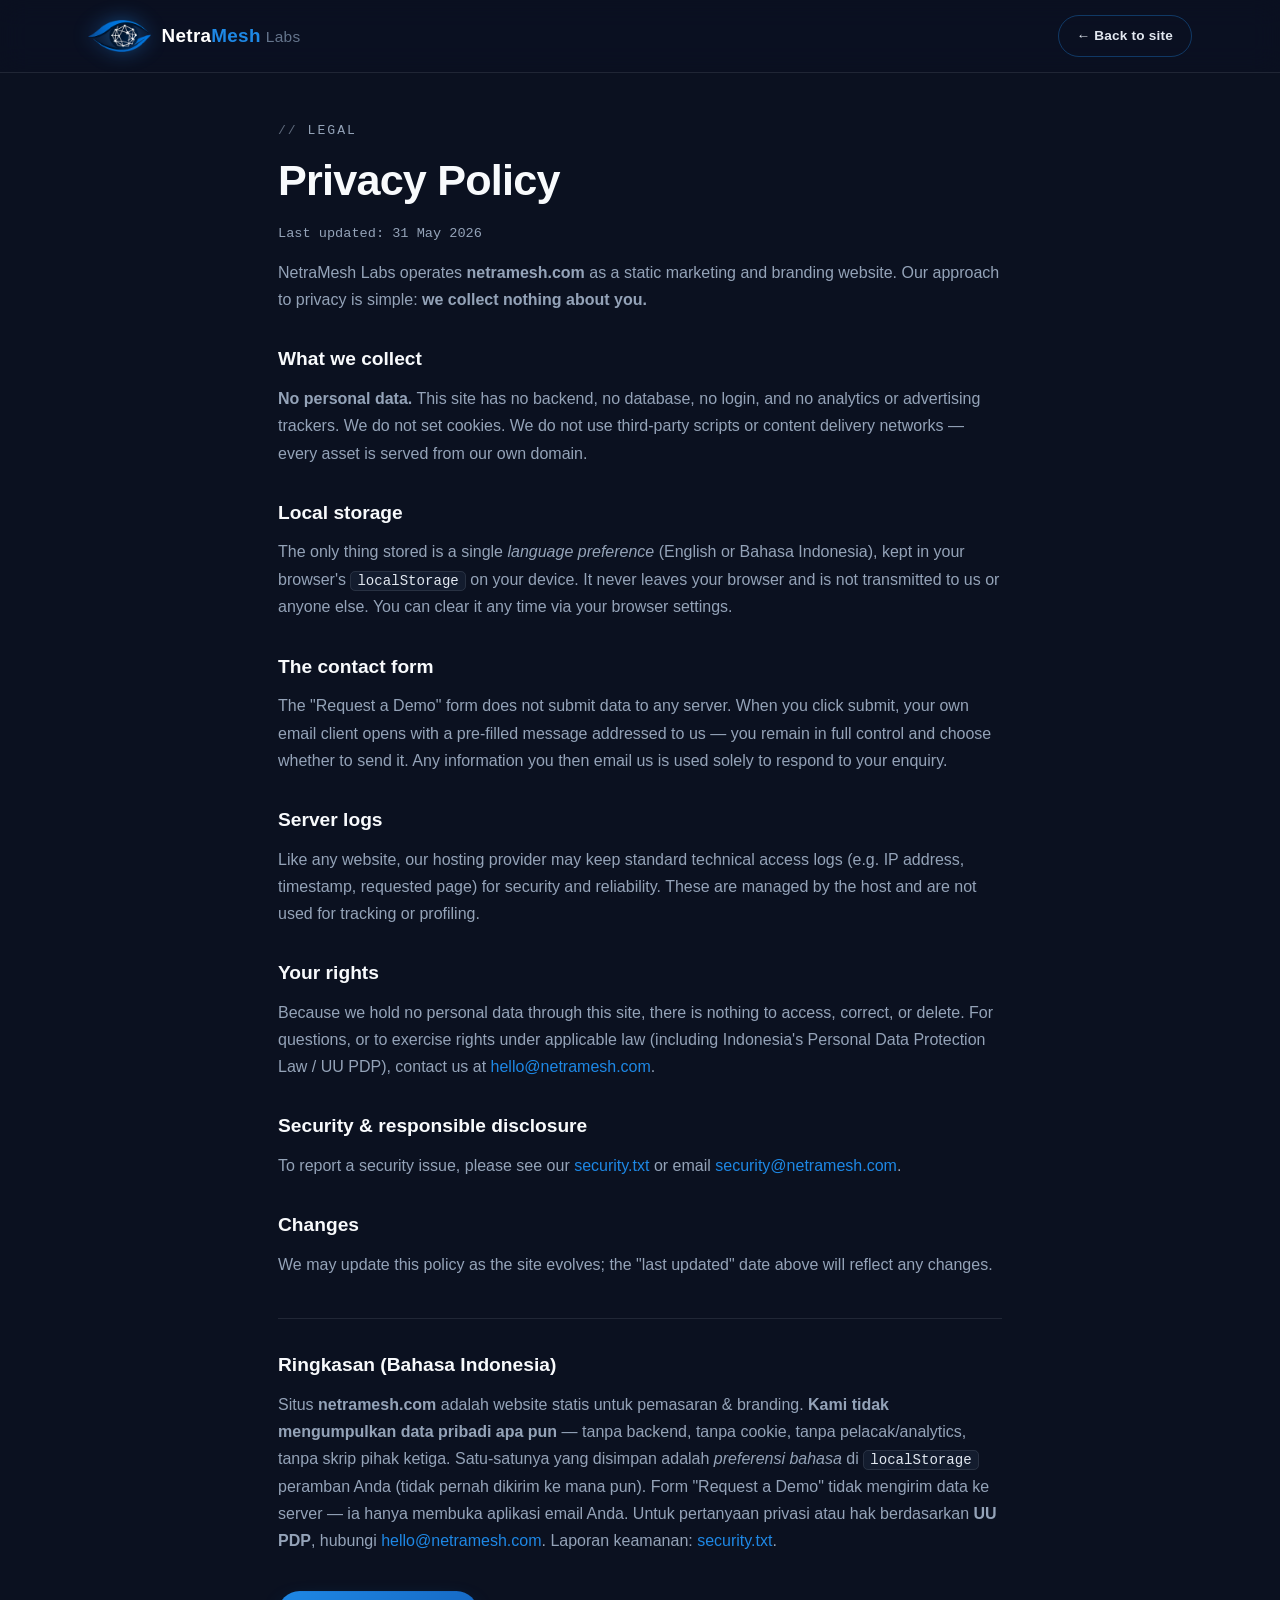
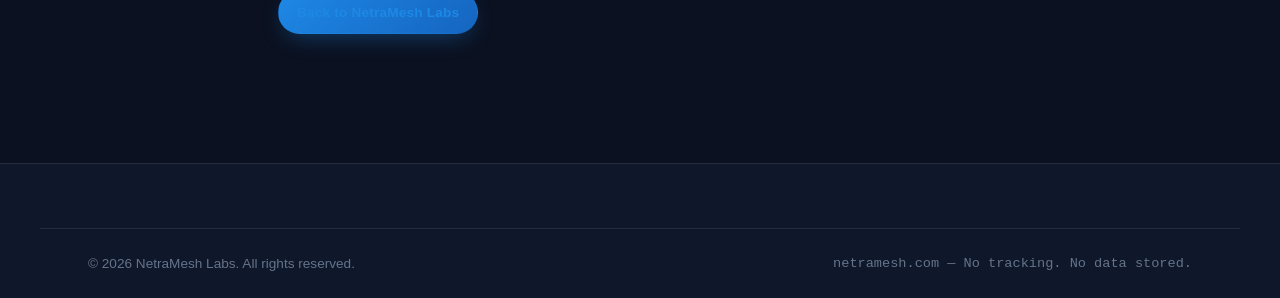
==== privacy.html @ d7a66ab9 "content+trust: add The Challenge section, per-product why, cost/parity comparison + audience/model, " ====
<!DOCTYPE html>
<html lang="en" data-theme="dark">
<head>
  <meta charset="UTF-8" />
  <meta name="viewport" content="width=device-width, initial-scale=1.0" />
  <meta http-equiv="Content-Security-Policy"
    content="default-src 'self'; script-src 'self'; style-src 'self'; img-src 'self' data:; font-src 'self'; connect-src 'self'; form-action 'self' mailto:; frame-ancestors 'none'; base-uri 'self'; object-src 'none'; upgrade-insecure-requests" />
  <meta http-equiv="X-Content-Type-Options" content="nosniff" />
  <meta name="referrer" content="strict-origin-when-cross-origin" />
  <meta name="robots" content="index, follow" />
  <title>Privacy Policy — NetraMesh Labs</title>
  <meta name="description" content="NetraMesh Labs privacy policy: this marketing site collects no personal data, uses no cookies, and runs no trackers." />
  <link rel="icon" type="image/png" sizes="64x64" href="assets/img/favicon.png" />
  <link rel="stylesheet" href="assets/css/styles.css" />
</head>
<body>
  <header class="nav is-scrolled">
    <div class="container nav__inner">
      <a class="brand" href="/" aria-label="NetraMesh Labs home">
        <img class="brand__logo" src="assets/img/logo-icon.png" width="63" height="32" alt="" aria-hidden="true" />
        <span class="brand__text">Netra<span class="brand__accent">Mesh</span><span class="brand__labs">Labs</span></span>
      </a>
      <a class="btn btn--ghost btn--sm" href="/">&larr; Back to site</a>
    </div>
  </header>

  <main class="section legal">
    <div class="container">
      <p class="section__eyebrow">Legal</p>
      <h1 class="section__title">Privacy Policy</h1>
      <p class="legal__updated">Last updated: 31 May 2026</p>

      <p>NetraMesh Labs operates <strong>netramesh.com</strong> as a static marketing and branding
      website. Our approach to privacy is simple: <strong>we collect nothing about you.</strong></p>

      <h2>What we collect</h2>
      <p><strong>No personal data.</strong> This site has no backend, no database, no login, and no
      analytics or advertising trackers. We do not set cookies. We do not use third-party scripts or
      content delivery networks — every asset is served from our own domain.</p>

      <h2>Local storage</h2>
      <p>The only thing stored is a single <em>language preference</em> (English or Bahasa Indonesia),
      kept in your browser's <code>localStorage</code> on your device. It never leaves your browser and
      is not transmitted to us or anyone else. You can clear it any time via your browser settings.</p>

      <h2>The contact form</h2>
      <p>The "Request a Demo" form does not submit data to any server. When you click submit, your own
      email client opens with a pre-filled message addressed to us — you remain in full control and
      choose whether to send it. Any information you then email us is used solely to respond to your
      enquiry.</p>

      <h2>Server logs</h2>
      <p>Like any website, our hosting provider may keep standard technical access logs (e.g. IP
      address, timestamp, requested page) for security and reliability. These are managed by the host
      and are not used for tracking or profiling.</p>

      <h2>Your rights</h2>
      <p>Because we hold no personal data through this site, there is nothing to access, correct, or
      delete. For questions, or to exercise rights under applicable law (including Indonesia's Personal
      Data Protection Law / UU PDP), contact us at
      <a href="mailto:hello@netramesh.com">hello@netramesh.com</a>.</p>

      <h2>Security &amp; responsible disclosure</h2>
      <p>To report a security issue, please see our
      <a href="/.well-known/security.txt">security.txt</a> or email
      <a href="mailto:security@netramesh.com">security@netramesh.com</a>.</p>

      <h2>Changes</h2>
      <p>We may update this policy as the site evolves; the "last updated" date above will reflect any
      changes.</p>

      <hr class="legal__hr" />
      <h2>Ringkasan (Bahasa Indonesia)</h2>
      <p>Situs <strong>netramesh.com</strong> adalah website statis untuk pemasaran &amp; branding.
      <strong>Kami tidak mengumpulkan data pribadi apa pun</strong> — tanpa backend, tanpa cookie, tanpa
      pelacak/analytics, tanpa skrip pihak ketiga. Satu-satunya yang disimpan adalah <em>preferensi
      bahasa</em> di <code>localStorage</code> peramban Anda (tidak pernah dikirim ke mana pun). Form
      "Request a Demo" tidak mengirim data ke server — ia hanya membuka aplikasi email Anda. Untuk
      pertanyaan privasi atau hak berdasarkan <strong>UU PDP</strong>, hubungi
      <a href="mailto:hello@netramesh.com">hello@netramesh.com</a>. Laporan keamanan:
      <a href="/.well-known/security.txt">security.txt</a>.</p>

      <p class="legal__back"><a class="btn btn--primary btn--sm" href="/">Back to NetraMesh Labs</a></p>
    </div>
  </main>

  <footer class="footer">
    <div class="container footer__bottom">
      <p>&copy; 2026 NetraMesh Labs. All rights reserved.</p>
      <p class="footer__legal">netramesh.com — No tracking. No data stored.</p>
    </div>
  </footer>
</body>
</html>
---- assets/css/styles.css ----
/* ============================================================
   NetraMesh Labs — Corporate Site
   Dark-first cybertech theme. Zero external dependencies.
   ============================================================ */

/* ---------- Design tokens ---------- */
:root {
  /* Brand */
  --cyber-blue: #1565C0;
  --electric-blue: #1E88E5;
  --navy: #0F172A;
  --charcoal: #1E293B;
  --slate: #64748B;
  --light-gray: #E2E8F0;
  --white: #FFFFFF;

  /* Derived surfaces */
  --bg: #0B1120;
  --bg-alt: #0F172A;
  --surface: #131C2E;
  --surface-2: #1A2538;
  --border: rgba(226, 232, 240, 0.10);
  --border-strong: rgba(30, 136, 229, 0.35);

  --text: #E2E8F0;
  --text-dim: #94A3B8;
  --heading: #F8FAFC;

  --glow: rgba(30, 136, 229, 0.45);

  --radius: 16px;
  --radius-sm: 10px;
  --maxw: 1200px;
  --ease: cubic-bezier(0.22, 1, 0.36, 1);

  --font: -apple-system, BlinkMacSystemFont, "Segoe UI", Roboto, Helvetica, Arial, sans-serif;
  --mono: "SFMono-Regular", ui-monospace, "JetBrains Mono", "Cascadia Code", Menlo, Consolas, monospace;
}

/* ---------- Reset ---------- */
*, *::before, *::after { box-sizing: border-box; margin: 0; padding: 0; }
html { scroll-behavior: smooth; -webkit-text-size-adjust: 100%; }
@media (prefers-reduced-motion: reduce) {
  html { scroll-behavior: auto; }
  *, *::before, *::after { animation-duration: .001ms !important; transition-duration: .001ms !important; }
}

body {
  font-family: var(--font);
  background: var(--bg);
  color: var(--text);
  line-height: 1.65;
  font-size: 16px;
  overflow-x: hidden;
  -webkit-font-smoothing: antialiased;
  text-rendering: optimizeLegibility;
}

img, svg { display: block; max-width: 100%; }
a { color: inherit; text-decoration: none; transition: color .2s var(--ease); }
ul { list-style: none; }

.container { width: 100%; max-width: var(--maxw); margin-inline: auto; padding-inline: clamp(20px, 5vw, 48px); }

.skip-link {
  position: absolute; left: -999px; top: 0; z-index: 200;
  background: var(--cyber-blue); color: #fff; padding: 10px 16px; border-radius: 0 0 8px 0;
}
.skip-link:focus { left: 0; }

:focus-visible { outline: 2px solid var(--electric-blue); outline-offset: 3px; border-radius: 4px; }

/* ---------- Buttons ---------- */
.btn {
  --b: var(--cyber-blue);
  display: inline-flex; align-items: center; justify-content: center; gap: 8px;
  font-weight: 600; font-size: .95rem; letter-spacing: .2px;
  padding: 13px 26px; border-radius: 999px; border: 1px solid transparent;
  cursor: pointer; transition: transform .2s var(--ease), box-shadow .25s var(--ease), background .2s var(--ease), border-color .2s var(--ease);
  white-space: nowrap;
}
.btn--sm { padding: 9px 18px; font-size: .85rem; }
.btn--block { width: 100%; }
.btn--primary {
  background: linear-gradient(135deg, var(--electric-blue), var(--cyber-blue));
  color: #fff; box-shadow: 0 8px 24px -8px var(--glow);
}
.btn--primary:hover { transform: translateY(-2px); box-shadow: 0 14px 34px -8px var(--glow); }
.btn--ghost { background: transparent; color: var(--text); border-color: var(--border-strong); }
.btn--ghost:hover { background: rgba(30, 136, 229, 0.10); border-color: var(--electric-blue); color: #fff; transform: translateY(-2px); }

/* ============================================================
   NAVBAR
   ============================================================ */
.nav {
  position: fixed; inset: 0 0 auto 0; z-index: 100;
  transition: background .3s var(--ease), border-color .3s var(--ease), backdrop-filter .3s;
  border-bottom: 1px solid transparent;
}
.nav.is-scrolled {
  background: rgba(11, 17, 32, 0.82);
  backdrop-filter: blur(14px) saturate(160%);
  -webkit-backdrop-filter: blur(14px) saturate(160%);
  border-bottom-color: var(--border);
}
.nav__inner { display: flex; align-items: center; justify-content: space-between; height: 72px; }

.brand { display: inline-flex; align-items: center; gap: 11px; font-weight: 700; }
.brand__logo { display: block; height: 32px; width: auto; filter: drop-shadow(0 0 10px rgba(30,136,229,.45)); }
.footer__brand .brand__logo { height: 30px; }
.brand__text { font-size: 1.18rem; letter-spacing: .3px; color: var(--white); }
.brand__accent { color: var(--electric-blue); }
.brand__labs { color: var(--slate); font-weight: 500; margin-left: 5px; font-size: .82em; }

.nav__links { display: flex; align-items: center; gap: 30px; }
.nav__links > a { font-size: .92rem; font-weight: 500; color: var(--text-dim); position: relative; }
.nav__links > a::after {
  content: ""; position: absolute; left: 0; bottom: -6px; height: 2px; width: 0;
  background: var(--electric-blue); transition: width .25s var(--ease);
}
.nav__links > a:hover { color: var(--white); }
.nav__links > a:hover::after { width: 100%; }
.nav__links > a.is-active { color: var(--electric-blue); }
.nav__links > a.is-active::after { width: 100%; }

.nav__cta-group { display: flex; align-items: center; gap: 16px; }

.lang-toggle {
  display: inline-flex; align-items: center; gap: 4px; background: transparent;
  border: 1px solid var(--border); border-radius: 999px; padding: 6px 12px;
  color: var(--text-dim); cursor: pointer; font-size: .8rem; font-weight: 600; font-family: var(--mono);
  transition: border-color .2s, color .2s;
}
.lang-toggle:hover { border-color: var(--border-strong); }
.lang-toggle__opt { transition: color .2s; }
.lang-toggle__opt.is-active { color: var(--electric-blue); }
.lang-toggle__sep { color: var(--slate); opacity: .5; }

.nav__burger {
  display: none; flex-direction: column; gap: 5px; background: none; border: none;
  cursor: pointer; padding: 8px; z-index: 110;
}
.nav__burger span { width: 24px; height: 2px; background: var(--white); border-radius: 2px; transition: transform .3s var(--ease), opacity .3s; }
.nav__burger.is-open span:nth-child(1) { transform: translateY(7px) rotate(45deg); }
.nav__burger.is-open span:nth-child(2) { opacity: 0; }
.nav__burger.is-open span:nth-child(3) { transform: translateY(-7px) rotate(-45deg); }

/* ============================================================
   HERO
   ============================================================ */
.hero { position: relative; min-height: 100svh; display: flex; align-items: center; overflow: hidden; }
.hero__mesh { position: absolute; inset: 0; width: 100%; height: 100%; z-index: 0; }
.hero__overlay {
  position: absolute; inset: 0; z-index: 1; pointer-events: none;
  background:
    radial-gradient(900px 500px at 75% 15%, rgba(30,136,229,0.18), transparent 60%),
    radial-gradient(700px 600px at 10% 90%, rgba(21,101,192,0.16), transparent 60%),
    linear-gradient(180deg, rgba(11,17,32,0.45) 0%, rgba(11,17,32,0.78) 70%, var(--bg) 100%);
}
.hero__inner {
  position: relative; z-index: 2; padding-block: 124px 92px;
  display: grid; grid-template-columns: 1.05fr .95fr; gap: 56px; align-items: center;
}
.hero__copy { max-width: 620px; }

.hero__eyebrow { font-family: var(--mono); color: var(--electric-blue); font-size: .9rem; letter-spacing: 1px; margin-bottom: 22px; }
.hero__title {
  font-size: clamp(2.4rem, 6.2vw, 4.4rem); line-height: 1.05; letter-spacing: -1.5px;
  color: var(--heading); font-weight: 800; margin-bottom: 26px;
}
.hero__title span { display: block; }
.hero__title-accent {
  background: linear-gradient(110deg, var(--electric-blue) 10%, #67c0ff 50%, var(--cyber-blue) 90%);
  -webkit-background-clip: text; background-clip: text; -webkit-text-fill-color: transparent; color: transparent;
}
.hero__title-accent .scr { -webkit-text-fill-color: #67c0ff; color: #67c0ff; opacity: .85; }
.hero__lead { font-size: clamp(1.02rem, 2vw, 1.22rem); color: var(--text); max-width: 640px; margin-bottom: 38px; }
.hero__actions { display: flex; flex-wrap: wrap; gap: 16px; margin-bottom: 44px; }

.hero__trust { display: flex; flex-wrap: wrap; gap: 26px; }
.hero__trust li { display: inline-flex; align-items: center; gap: 9px; color: var(--text-dim); font-size: .9rem; }
.hero__trust .dot { width: 8px; height: 8px; border-radius: 50%; background: var(--electric-blue); box-shadow: 0 0 10px var(--glow); animation: pulse 2.4s var(--ease) infinite; }
@keyframes pulse { 0%,100% { opacity: 1; transform: scale(1);} 50% { opacity: .45; transform: scale(.7);} }

.hero__scroll { position: absolute; left: 50%; bottom: 26px; transform: translateX(-50%); z-index: 2; width: 24px; height: 38px; border: 2px solid var(--border-strong); border-radius: 14px; }
.hero__scroll span { position: absolute; left: 50%; top: 7px; transform: translateX(-50%); width: 4px; height: 8px; border-radius: 2px; background: var(--electric-blue); animation: scrolldot 1.8s var(--ease) infinite; }
@keyframes scrolldot { 0% { opacity: 0; top: 7px;} 40% { opacity: 1;} 80% { opacity: 0; top: 20px;} 100% { opacity: 0;} }

/* ---------- Scroll progress bar ---------- */
.scroll-progress {
  position: fixed; top: 0; left: 0; height: 3px; width: 0%; z-index: 200;
  background: linear-gradient(90deg, var(--cyber-blue), var(--electric-blue), #67c0ff);
  box-shadow: 0 0 12px var(--glow); transition: width .08s linear;
}

/* ---------- Hero spotlight (follows cursor) ---------- */
.hero__spotlight {
  position: absolute; inset: 0; z-index: 1; pointer-events: none; opacity: 0;
  transition: opacity .4s var(--ease);
  background: radial-gradient(360px 360px at var(--mx, 50%) var(--my, 30%), rgba(30,136,229,0.16), transparent 70%);
}
.hero:hover .hero__spotlight { opacity: 1; }

/* ---------- Live SOC console ---------- */
.console {
  position: relative; z-index: 2; background: rgba(13, 20, 36, 0.72);
  border: 1px solid var(--border-strong); border-radius: 14px; overflow: hidden;
  backdrop-filter: blur(10px); -webkit-backdrop-filter: blur(10px);
  box-shadow: 0 30px 70px -30px rgba(0,0,0,.8), 0 0 0 1px rgba(30,136,229,.06);
  font-family: var(--mono); width: 100%;
}
.console__bar { display: flex; align-items: center; gap: 12px; padding: 11px 15px; background: rgba(15, 23, 42, 0.9); border-bottom: 1px solid var(--border); }
.console__dots { display: inline-flex; gap: 6px; }
.console__dots i { width: 11px; height: 11px; border-radius: 50%; background: #2c3b52; }
.console__dots i:nth-child(1) { background: #ef5350; } .console__dots i:nth-child(2) { background: #f5b041; } .console__dots i:nth-child(3) { background: #4ade80; }
.console__title { font-size: .78rem; color: var(--slate); flex: 1; }
.console__badge { display: inline-flex; align-items: center; gap: 6px; font-size: .68rem; font-weight: 700; letter-spacing: 1px; color: #4ade80; }
.console__pulse { width: 8px; height: 8px; border-radius: 50%; background: #4ade80; box-shadow: 0 0 8px #4ade80; animation: pulse 1.6s var(--ease) infinite; }
.console__body { padding: 18px 18px 20px; height: 308px; overflow: hidden; font-size: .82rem; line-height: 1.95; }
.console__line { white-space: pre-wrap; word-break: break-word; opacity: 0; transform: translateY(4px); animation: lineIn .3s var(--ease) forwards; }
@keyframes lineIn { to { opacity: 1; transform: none; } }
.console__line .t { color: var(--slate); }
.console__line .mod { color: #67c0ff; }
.console__line .ok { color: #4ade80; }
.console__line .warn { color: #f5b041; }
.console__line .crit { color: #ff6b6b; }
.console__line .dim { color: var(--slate); }
.console__cursor { display: inline-block; width: 8px; height: 1em; background: var(--electric-blue); vertical-align: text-bottom; animation: blink 1s steps(2) infinite; }
@keyframes blink { 50% { opacity: 0; } }

/* ---------- Console live counter footer ---------- */
.console__foot { display: flex; align-items: center; gap: 9px; padding: 11px 16px; border-top: 1px solid var(--border); background: rgba(15, 23, 42, 0.7); font-size: .78rem; }
.console__foot-ico { color: var(--electric-blue); }
.console__foot-label { color: var(--slate); flex: 1; }
.console__foot-num { color: #4ade80; font-weight: 700; font-variant-numeric: tabular-nums; letter-spacing: .5px; }
.console__foot-num.bump { animation: numbump .3s var(--ease); }
@keyframes numbump { 0% { transform: scale(1); } 40% { transform: scale(1.12); color: #86efac; } 100% { transform: scale(1); } }

/* ---------- Command palette ---------- */
.cmdk-fab {
  position: fixed; right: 22px; bottom: 22px; z-index: 90;
  display: inline-flex; align-items: center; gap: 8px;
  background: rgba(19, 28, 46, 0.9); color: var(--text); border: 1px solid var(--border-strong);
  border-radius: 999px; padding: 10px 16px 10px 12px; cursor: pointer; font-size: .82rem; font-weight: 600;
  backdrop-filter: blur(10px); -webkit-backdrop-filter: blur(10px);
  box-shadow: 0 12px 30px -12px rgba(0,0,0,.7); transition: transform .2s var(--ease), border-color .2s, box-shadow .25s;
}
.cmdk-fab:hover { transform: translateY(-2px); border-color: var(--electric-blue); box-shadow: 0 16px 36px -12px var(--glow); }
.cmdk-fab__key { display: inline-flex; align-items: center; justify-content: center; min-width: 22px; height: 22px; border-radius: 6px; background: rgba(30,136,229,0.18); border: 1px solid var(--border-strong); color: var(--electric-blue); font-family: var(--mono); font-size: .82rem; padding: 0 5px; }

.cmdk { position: fixed; inset: 0; z-index: 300; display: flex; align-items: flex-start; justify-content: center; padding: 14vh 20px 20px; }
.cmdk[hidden] { display: none; }
.cmdk__backdrop { position: absolute; inset: 0; background: rgba(7, 11, 22, 0.72); backdrop-filter: blur(6px); -webkit-backdrop-filter: blur(6px); animation: fadeIn .2s var(--ease); }
.cmdk__panel {
  position: relative; width: min(560px, 100%); background: var(--surface); border: 1px solid var(--border-strong);
  border-radius: 16px; overflow: hidden; box-shadow: 0 40px 90px -30px rgba(0,0,0,.85), 0 0 0 1px rgba(30,136,229,.08);
  animation: cmdkIn .24s var(--ease);
}
@keyframes fadeIn { from { opacity: 0; } }
@keyframes cmdkIn { from { opacity: 0; transform: translateY(-12px) scale(.98); } }
.cmdk__inputwrap { display: flex; align-items: center; gap: 12px; padding: 16px 18px; border-bottom: 1px solid var(--border); }
.cmdk__prompt { font-family: var(--mono); color: var(--electric-blue); font-size: 1rem; font-weight: 700; }
.cmdk__input { flex: 1; background: none; border: none; outline: none; color: var(--heading); font-family: var(--font); font-size: 1.02rem; }
.cmdk__input::placeholder { color: var(--slate); }
.cmdk__esc { font-family: var(--mono); font-size: .66rem; color: var(--slate); border: 1px solid var(--border); border-radius: 5px; padding: 3px 7px; }
.cmdk__list { max-height: 46vh; overflow-y: auto; padding: 8px; }
.cmdk__item { display: flex; align-items: center; gap: 13px; padding: 11px 13px; border-radius: 10px; cursor: pointer; color: var(--text); transition: background .12s; }
.cmdk__item[hidden] { display: none; }
.cmdk__item.is-active, .cmdk__item:hover { background: rgba(30,136,229,0.14); }
.cmdk__ico { display: inline-flex; align-items: center; justify-content: center; width: 30px; height: 30px; border-radius: 8px; background: rgba(30,136,229,0.12); border: 1px solid var(--border); color: var(--electric-blue); font-size: .9rem; flex-shrink: 0; }
.cmdk__txt { flex: 1; font-size: .94rem; }
.cmdk__kbd { font-family: var(--mono); font-size: .7rem; color: var(--slate); border: 1px solid var(--border); border-radius: 5px; padding: 3px 8px; }
.cmdk__item.is-active .cmdk__kbd { color: var(--electric-blue); border-color: var(--border-strong); }
.cmdk__empty { padding: 26px; text-align: center; color: var(--slate); font-size: .9rem; }
.cmdk__footer { display: flex; align-items: center; gap: 18px; padding: 11px 18px; border-top: 1px solid var(--border); background: rgba(15,23,42,0.5); font-size: .72rem; color: var(--slate); }
.cmdk__footer kbd { font-family: var(--mono); border: 1px solid var(--border); border-radius: 4px; padding: 1px 5px; margin-right: 2px; }
.cmdk__footer-brand { margin-left: auto; font-family: var(--mono); color: var(--electric-blue); opacity: .7; letter-spacing: 1px; }

@media (max-width: 560px) {
  .cmdk-fab span:not(.cmdk-fab__key) { display: none; }
  .cmdk-fab { padding: 11px; right: 16px; bottom: 16px; }
  .cmdk { padding-top: 9vh; }
}

/* ---------- Threat intel ticker ---------- */
.ticker { display: flex; align-items: stretch; background: var(--charcoal); border-block: 1px solid var(--border); overflow: hidden; }
.ticker__label { display: inline-flex; align-items: center; gap: 9px; padding: 0 20px; background: var(--cyber-blue); color: #fff; font-family: var(--mono); font-size: .74rem; font-weight: 700; letter-spacing: 1.5px; white-space: nowrap; flex-shrink: 0; z-index: 2; }
.ticker__track { display: flex; flex: 1; overflow: hidden; -webkit-mask-image: linear-gradient(90deg, transparent, #000 6%, #000 94%, transparent); mask-image: linear-gradient(90deg, transparent, #000 6%, #000 94%, transparent); }
.ticker__set { display: inline-flex; align-items: center; gap: 14px; padding: 13px 0; white-space: nowrap; font-family: var(--mono); font-size: .82rem; color: var(--text-dim); animation: marquee 34s linear infinite; padding-right: 14px; }
.ticker:hover .ticker__set { animation-play-state: paused; }
.ticker__set > span:not(.ticker__sep)::before { content: "▸ "; color: var(--electric-blue); }
.ticker__sep { color: var(--electric-blue); opacity: .4; }
@keyframes marquee { to { transform: translateX(-100%); } }

/* ---------- 3D tilt on product cards ---------- */
.grid--products { perspective: 1200px; }
.card { transform-style: preserve-3d; will-change: transform; }
.card__icon, .card__title, .card__text, .card__why { transform: translateZ(28px); }

/* ============================================================
   STATS
   ============================================================ */
.stats { background: var(--bg-alt); border-block: 1px solid var(--border); }
.stats__grid { display: grid; grid-template-columns: repeat(4, 1fr); }
.stat { text-align: center; padding: 46px 16px; position: relative; }
.stat:not(:last-child)::after { content: ""; position: absolute; right: 0; top: 25%; height: 50%; width: 1px; background: var(--border); }
.stat__num { font-size: clamp(2rem, 4vw, 3rem); font-weight: 800; color: var(--white); font-family: var(--mono); }
.stat__plus { font-size: clamp(1.4rem, 3vw, 2rem); font-weight: 700; color: var(--electric-blue); }
.stat__label { margin-top: 8px; color: var(--text-dim); font-size: .9rem; }

/* ============================================================
   SECTION SHELL
   ============================================================ */
.section { padding-block: clamp(70px, 9vw, 120px); position: relative; }
.section--alt { background: var(--bg-alt); }
.section__head { max-width: 720px; margin-bottom: 56px; }
.section__eyebrow { font-family: var(--mono); color: var(--electric-blue); font-size: .82rem; letter-spacing: 2px; text-transform: uppercase; margin-bottom: 14px; }
.section__eyebrow::before { content: "// "; opacity: .6; }
.section__title { font-size: clamp(1.8rem, 4vw, 2.7rem); line-height: 1.15; letter-spacing: -.8px; color: var(--heading); font-weight: 800; margin-bottom: 16px; }
.section__sub { color: var(--text-dim); font-size: 1.05rem; }
.bridge { max-width: 860px; margin: 44px auto 0; text-align: center; font-size: clamp(1.08rem, 2.2vw, 1.4rem); line-height: 1.55; color: var(--heading); font-weight: 600; border-top: 1px solid var(--border); padding-top: 38px; }

.grid { display: grid; gap: 22px; }

/* ---------- Product cards ---------- */
.grid--products { grid-template-columns: repeat(3, 1fr); }
.card {
  position: relative; background: var(--surface); border: 1px solid var(--border);
  border-radius: var(--radius); padding: 30px 28px; overflow: hidden;
  transition: transform .3s var(--ease), border-color .3s var(--ease), box-shadow .3s var(--ease), background .3s;
}
.card::before {
  content: ""; position: absolute; inset: 0; border-radius: inherit; padding: 1px;
  background: linear-gradient(140deg, var(--electric-blue), transparent 45%);
  -webkit-mask: linear-gradient(#000 0 0) content-box, linear-gradient(#000 0 0);
  -webkit-mask-composite: xor; mask-composite: exclude;
  opacity: 0; transition: opacity .3s var(--ease); pointer-events: none;
}
.card:hover, .card:focus { transform: translateY(-6px); border-color: var(--border-strong); box-shadow: 0 22px 50px -24px rgba(30,136,229,.5); background: var(--surface-2); }
.card:hover::before, .card:focus::before { opacity: 1; }
.card__icon {
  display: inline-flex; align-items: center; justify-content: center; width: 52px; height: 52px;
  border-radius: 13px; background: rgba(30,136,229,0.12); border: 1px solid var(--border-strong); margin-bottom: 20px;
  transition: background .3s, transform .3s var(--ease);
}
.card:hover .card__icon { background: rgba(30,136,229,0.22); transform: scale(1.06); }
.card__icon svg { width: 26px; height: 26px; fill: none; stroke: var(--electric-blue); stroke-width: 1.7; stroke-linecap: round; stroke-linejoin: round; }
.card__title { color: var(--heading); font-size: 1.2rem; font-weight: 700; margin-bottom: 10px; }
.card__text { color: var(--text-dim); font-size: .95rem; }
.card__why { margin-top: 14px; padding-top: 13px; border-top: 1px dashed var(--border); font-size: .82rem; line-height: 1.55; color: var(--slate); }

/* ---------- Solutions ---------- */
.grid--solutions { grid-template-columns: repeat(2, 1fr); }
.solution {
  position: relative; background: var(--surface); border: 1px solid var(--border);
  border-radius: var(--radius); padding: 34px 32px; transition: border-color .3s, transform .3s var(--ease);
}
.solution:hover { border-color: var(--border-strong); transform: translateY(-4px); }
.solution__no { font-family: var(--mono); font-size: 2.2rem; font-weight: 800; color: rgba(30,136,229,0.28); line-height: 1; }
.solution__title { color: var(--heading); font-size: 1.32rem; font-weight: 700; margin: 12px 0 12px; }
.solution__text { color: var(--text-dim); margin-bottom: 20px; }
.solution__tags { display: flex; flex-wrap: wrap; gap: 9px; }
.solution__tags li { font-family: var(--mono); font-size: .76rem; color: var(--electric-blue); background: rgba(30,136,229,0.10); border: 1px solid var(--border-strong); padding: 5px 11px; border-radius: 999px; }

/* ============================================================
   PLATFORM / WHY
   ============================================================ */
.platform__inner { display: grid; grid-template-columns: 1.05fr .95fr; gap: 64px; align-items: center; }
.feature-list { margin-top: 30px; display: grid; gap: 20px; }
.feature-list li { display: flex; gap: 14px; }
.feature-list__ico { color: var(--electric-blue); font-size: .8rem; margin-top: 6px; }
.feature-list strong { display: block; color: var(--heading); font-size: 1.02rem; margin-bottom: 2px; }
.feature-list span { color: var(--text-dim); font-size: .92rem; }

/* Orbit visual */
.platform__visual { display: flex; align-items: center; justify-content: center; }
.orbit { position: relative; width: min(420px, 80vw); aspect-ratio: 1; }
.orbit__core {
  position: absolute; inset: 50% auto auto 50%; transform: translate(-50%, -50%);
  width: 116px; height: 116px; border-radius: 50%; display: flex; align-items: center; justify-content: center;
  text-align: center; font-family: var(--mono); font-size: .82rem; font-weight: 700; color: #fff;
  background: radial-gradient(circle, rgba(30,136,229,0.35), rgba(21,101,192,0.1));
  border: 1px solid var(--border-strong); box-shadow: 0 0 50px -8px var(--glow);
  z-index: 3;
}
.orbit__ring { position: absolute; inset: 50% auto auto 50%; transform: translate(-50%, -50%); border: 1px dashed var(--border); border-radius: 50%; }
.orbit__ring--1 { width: 64%; height: 64%; animation: spin 36s linear infinite; }
.orbit__ring--2 { width: 100%; height: 100%; animation: spin 56s linear infinite reverse; }
@keyframes spin { to { transform: translate(-50%, -50%) rotate(360deg); } }
.orbit__node {
  position: absolute; inset: 50% auto auto 50%;
  --angle: calc(var(--i) * 60deg); --r: 47%;
  transform: translate(-50%, -50%) rotate(var(--angle)) translateY(calc(var(--r) * -1)) rotate(calc(var(--angle) * -1));
  font-family: var(--mono); font-size: .78rem; font-weight: 700; color: var(--text);
  background: var(--surface-2); border: 1px solid var(--border-strong); border-radius: 999px;
  padding: 8px 14px; box-shadow: 0 6px 18px -6px rgba(0,0,0,.6); z-index: 2; white-space: nowrap;
}

/* ============================================================
   ABOUT VALUES
   ============================================================ */
.grid--values { grid-template-columns: repeat(3, 1fr); }
.value { background: var(--surface); border: 1px solid var(--border); border-left: 3px solid var(--cyber-blue); border-radius: var(--radius); padding: 30px 28px; transition: transform .3s var(--ease), border-color .3s; }
.value:hover { transform: translateY(-4px); border-left-color: var(--electric-blue); }
.value__title { color: var(--heading); font-size: 1.18rem; font-weight: 700; margin-bottom: 10px; }
.value p { color: var(--text-dim); font-size: .96rem; }
.value__link { display: inline-block; margin-top: 12px; color: var(--electric-blue); font-size: .86rem; font-weight: 600; }
.value__link:hover { color: #67c0ff; }
.trust__note { max-width: 820px; margin: 38px auto 0; text-align: center; font-size: .9rem; line-height: 1.6; color: var(--slate); border-top: 1px solid var(--border); padding-top: 30px; }

/* Commitment / manifesto */
.manifesto {
  position: relative; overflow: hidden; margin-top: 28px;
  background: linear-gradient(135deg, rgba(30,136,229,0.12), rgba(21,101,192,0.04));
  border: 1px solid var(--border-strong); border-radius: var(--radius);
  padding: clamp(28px, 4vw, 50px);
}
.manifesto__glow { position: absolute; top: -40%; right: -10%; width: 420px; height: 420px; border-radius: 50%; background: radial-gradient(circle, rgba(30,136,229,0.18), transparent 70%); pointer-events: none; }
.manifesto > * { position: relative; z-index: 1; }
.manifesto__title { color: var(--heading); font-size: clamp(1.4rem, 3vw, 2.05rem); font-weight: 800; letter-spacing: -.5px; margin: 12px 0 14px; max-width: 780px; }
.manifesto__text { color: var(--text); font-size: 1.06rem; max-width: 800px; }
.manifesto__points { display: grid; grid-template-columns: repeat(3, 1fr); gap: 22px; margin-top: 32px; }
.manifesto__points li { display: flex; gap: 13px; align-items: flex-start; }
.mp-ico { display: inline-flex; align-items: center; justify-content: center; width: 26px; height: 26px; flex-shrink: 0; border-radius: 50%; background: rgba(30,136,229,0.18); border: 1px solid var(--border-strong); color: var(--electric-blue); font-size: .8rem; font-weight: 700; margin-top: 2px; }
.manifesto__points strong { display: block; color: var(--heading); font-size: 1rem; margin-bottom: 3px; }
.manifesto__points span { color: var(--text-dim); font-size: .9rem; }

/* Cost/parity comparison + audience */
.compare__title { text-align: center; color: var(--heading); font-size: clamp(1.3rem, 2.6vw, 1.85rem); font-weight: 800; letter-spacing: -.4px; margin: 52px 0 6px; }
.compare { display: grid; grid-template-columns: 1fr 1fr; gap: 18px; margin-top: 24px; }
.compare__col { position: relative; background: var(--surface); border: 1px solid var(--border); border-radius: var(--radius); padding: 28px 26px; }
.compare__col--us { border-color: var(--border-strong); box-shadow: 0 0 0 1px var(--border-strong), 0 22px 50px -28px var(--glow); background: linear-gradient(160deg, rgba(30,136,229,0.10), transparent 70%); }
.compare__col h4 { font-size: 1.06rem; font-weight: 700; color: var(--heading); margin-bottom: 16px; }
.compare__col--them h4 { color: var(--slate); }
.compare__col ul { display: grid; gap: 12px; }
.compare__col li { display: flex; gap: 11px; font-size: .91rem; line-height: 1.45; color: var(--text-dim); }
.compare__col li::before { flex-shrink: 0; font-weight: 800; }
.compare__col--them li { color: var(--slate); }
.compare__col--them li::before { content: "\2715"; color: #ef5350; }
.compare__col--us li::before { content: "\2713"; color: #4ade80; }
.compare__badge { position: absolute; top: -11px; right: 20px; background: linear-gradient(135deg, var(--electric-blue), var(--cyber-blue)); color: #fff; font-family: var(--mono); font-size: .64rem; font-weight: 700; letter-spacing: 1px; padding: 4px 11px; border-radius: 999px; box-shadow: 0 6px 16px -6px var(--glow); }
.audience { margin-top: 32px; text-align: center; }
.audience h4 { color: var(--heading); font-size: 1.05rem; font-weight: 700; margin-bottom: 16px; }
.audience .tags { justify-content: center; }
.audience__note { color: var(--text-dim); font-size: .92rem; max-width: 700px; margin: 18px auto 0; }

/* ============================================================
   CONTACT
   ============================================================ */
.contact__inner { display: grid; grid-template-columns: 1fr 1fr; gap: 56px; align-items: start; }
.contact__list { margin-top: 30px; display: grid; gap: 14px; }
.contact__list li { display: flex; align-items: center; gap: 12px; color: var(--text); }
.contact__ico { display: inline-flex; align-items: center; justify-content: center; width: 34px; height: 34px; border-radius: 9px; background: rgba(30,136,229,0.12); border: 1px solid var(--border-strong); color: var(--electric-blue); }
.contact__list a:hover { color: var(--electric-blue); }

.contact__form { background: var(--surface); border: 1px solid var(--border); border-radius: var(--radius); padding: 32px; display: grid; gap: 18px; }
.field { display: grid; gap: 7px; }
.field label { font-size: .85rem; font-weight: 600; color: var(--text); }
.field input, .field textarea {
  width: 100%; background: var(--bg); border: 1px solid var(--border); border-radius: var(--radius-sm);
  padding: 12px 14px; color: var(--text); font-family: inherit; font-size: .95rem; resize: vertical;
  transition: border-color .2s, box-shadow .2s;
}
.field input:focus, .field textarea:focus { outline: none; border-color: var(--electric-blue); box-shadow: 0 0 0 3px rgba(30,136,229,0.18); }
.field input:user-invalid { border-color: #ef5350; }
.contact__note { font-size: .8rem; color: var(--slate); text-align: center; }
.contact__status { font-size: .9rem; text-align: center; min-height: 1.2em; }
.contact__status.is-ok { color: #4ade80; }

/* ============================================================
   FOOTER
   ============================================================ */
.footer { background: var(--navy); border-top: 1px solid var(--border); padding-top: 64px; }
.footer__inner { display: grid; grid-template-columns: 2fr 1fr 1fr 1fr; gap: 40px; padding-bottom: 48px; }
.footer__tag { color: var(--text-dim); font-size: .92rem; margin-top: 16px; max-width: 280px; }
.footer__col h4 { color: var(--white); font-size: .82rem; letter-spacing: 1.5px; text-transform: uppercase; margin-bottom: 16px; }
.footer__col a { display: block; color: var(--text-dim); font-size: .92rem; margin-bottom: 11px; }
.footer__col a:hover { color: var(--electric-blue); }
.footer__bottom { display: flex; flex-wrap: wrap; justify-content: space-between; gap: 10px; padding-block: 24px; border-top: 1px solid var(--border); color: var(--slate); font-size: .85rem; }
.footer__legal { font-family: var(--mono); }

/* ============================================================
   PRODUCT PREVIEW — APP WINDOW MOCKUP
   ============================================================ */
.appwin {
  background: #0c1424; border: 1px solid var(--border-strong); border-radius: 16px; overflow: hidden;
  box-shadow: 0 50px 110px -40px rgba(0,0,0,.9), 0 0 0 1px rgba(30,136,229,.06), 0 0 80px -40px var(--glow);
  font-size: 14px;
}
.appwin__bar { display: flex; align-items: center; gap: 14px; padding: 12px 16px; background: #0a1120; border-bottom: 1px solid var(--border); }
.appwin__url { flex: 1; text-align: center; font-family: var(--mono); font-size: .76rem; color: var(--slate); }
.appwin__lock { color: #4ade80; }
.appwin__live { display: inline-flex; align-items: center; gap: 6px; font-family: var(--mono); font-size: .66rem; font-weight: 700; letter-spacing: 1px; color: #4ade80; }
.appwin__body { display: flex; min-height: 420px; }
.appwin__side { display: flex; flex-direction: column; align-items: center; gap: 16px; padding: 18px 12px; background: #0a1120; border-right: 1px solid var(--border); }
.appwin__logo { margin-bottom: 6px; filter: drop-shadow(0 0 6px var(--glow)); }
.appwin__navico { width: 34px; height: 34px; display: flex; align-items: center; justify-content: center; border-radius: 9px; color: var(--slate); font-size: 1rem; transition: background .2s, color .2s; }
.appwin__navico.is-active { background: rgba(30,136,229,0.16); color: var(--electric-blue); }
.appwin__main { flex: 1; padding: 16px 18px 20px; min-width: 0; }

.appwin__tabs { display: flex; gap: 6px; margin-bottom: 16px; flex-wrap: wrap; }
.appwin__tab { background: transparent; border: 1px solid var(--border); color: var(--text-dim); border-radius: 999px; padding: 7px 15px; font-size: .8rem; font-weight: 600; cursor: pointer; font-family: inherit; transition: all .2s var(--ease); white-space: nowrap; }
.appwin__tab:hover { color: #fff; border-color: var(--border-strong); }
.appwin__tab.is-active { background: linear-gradient(135deg, var(--electric-blue), var(--cyber-blue)); color: #fff; border-color: transparent; box-shadow: 0 6px 18px -8px var(--glow); }

.dashview { display: none; animation: dashIn .35s var(--ease); }
.dashview.is-active { display: block; }
@keyframes dashIn { from { opacity: 0; transform: translateY(8px); } }

/* KPI tiles */
.kpis { display: grid; grid-template-columns: repeat(4, 1fr); gap: 12px; margin-bottom: 14px; }
.kpi { background: var(--surface); border: 1px solid var(--border); border-radius: 12px; padding: 14px; display: flex; flex-direction: column; gap: 4px; }
.kpi__label { color: var(--slate); font-size: .72rem; text-transform: uppercase; letter-spacing: .5px; }
.kpi__val { color: var(--heading); font-size: 1.6rem; font-weight: 800; font-family: var(--mono); line-height: 1; }
.kpi__val small { font-size: .9rem; color: var(--slate); font-weight: 600; }
.kpi__delta { font-size: .72rem; font-weight: 700; font-family: var(--mono); }
.kpi__delta--up { color: #ff6b6b; }
.kpi__delta--down { color: #4ade80; }
.kpi__delta--ok { color: var(--electric-blue); }

/* Dash panels grid */
.dashgrid { display: grid; grid-template-columns: 1.4fr 1fr; grid-template-rows: auto auto; gap: 12px; }
.dashgrid--siem, .dashgrid--vuln { grid-template-columns: 1.3fr 1fr; }
.panel { background: var(--surface); border: 1px solid var(--border); border-radius: 12px; padding: 14px 16px; min-width: 0; }
.panel--chart { grid-row: span 2; }
.panel--feed { grid-row: span 2; }
.dashgrid--siem .panel--chart, .dashgrid--siem .panel--feed,
.dashgrid--vuln .panel { grid-row: auto; }
.dashgrid--vuln { grid-template-columns: 1fr 1fr; }
.dashgrid--vuln .panel--feed { grid-column: 1 / -1; }
.panel__head { display: flex; align-items: center; justify-content: space-between; margin-bottom: 12px; }
.panel__head h4 { color: var(--heading); font-size: .88rem; font-weight: 700; }
.panel__tag { font-family: var(--mono); font-size: .66rem; color: var(--slate); border: 1px solid var(--border); border-radius: 5px; padding: 2px 7px; }
.panel__tag--live { display: inline-flex; align-items: center; gap: 5px; color: #4ade80; }

/* Area chart */
.area { width: 100%; height: 130px; }
.area__line { stroke-dasharray: 600; stroke-dashoffset: 600; }
.dashview.is-active .area__line { animation: draw 1.6s var(--ease) forwards; }
.area__fill { opacity: 0; }
.dashview.is-active .area__fill { animation: fadeIn .9s var(--ease) .6s forwards; }
@keyframes draw { to { stroke-dashoffset: 0; } }

/* Donut */
.panel--donut { display: flex; flex-direction: column; }
.donutwrap { position: relative; width: 130px; height: 130px; margin: 4px auto 10px; }
.donut { width: 100%; height: 100%; transform: rotate(-90deg); }
.donut__bg { fill: none; stroke: rgba(255,255,255,.06); stroke-width: 4; }
.donut__seg { fill: none; stroke-width: 4; stroke-linecap: butt; transition: stroke-dasharray .8s var(--ease); }
.donut__center { position: absolute; inset: 0; display: flex; flex-direction: column; align-items: center; justify-content: center; }
.donut__center strong { color: var(--heading); font-size: 1.5rem; font-family: var(--mono); }
.donut__center small { font-size: .8rem; color: var(--slate); }
.donut__center span { color: var(--slate); font-size: .7rem; text-transform: uppercase; letter-spacing: .5px; }
.legend { display: grid; grid-template-columns: 1fr 1fr; gap: 6px; }
.legend li { display: flex; align-items: center; gap: 7px; font-size: .76rem; color: var(--text-dim); }
.legend i { width: 9px; height: 9px; border-radius: 3px; flex-shrink: 0; }
.legend b { color: var(--heading); margin-left: auto; font-family: var(--mono); }

/* Feed list */
.feed { display: flex; flex-direction: column; gap: 2px; }
.feed li { display: flex; align-items: center; gap: 9px; padding: 8px 6px; border-radius: 7px; font-size: .8rem; color: var(--text-dim); border-bottom: 1px solid rgba(255,255,255,.03); }
.feed li:hover { background: rgba(30,136,229,0.07); }
.feed--mono .feed__name, .feed--mono .feed__time { font-family: var(--mono); font-size: .74rem; }
.feed__name { flex: 1; color: var(--text); white-space: nowrap; overflow: hidden; text-overflow: ellipsis; }
.feed__time { color: var(--slate); font-family: var(--mono); font-size: .72rem; }
.sev { width: 8px; height: 8px; border-radius: 50%; flex-shrink: 0; }
.sev--crit { background: #ff6b6b; box-shadow: 0 0 8px #ff6b6b; }
.sev--high { background: #f5b041; }
.sev--med { background: #1E88E5; }
.sev--low { background: #4ade80; }
.badge { font-size: .64rem; font-weight: 700; font-family: var(--mono); text-transform: uppercase; letter-spacing: .5px; padding: 3px 7px; border-radius: 5px; background: rgba(255,255,255,.06); color: var(--slate); flex-shrink: 0; }
.badge--crit { background: rgba(255,107,107,.16); color: #ff6b6b; }
.badge--high { background: rgba(245,176,65,.16); color: #f5b041; }
.badge--ok { background: rgba(74,222,128,.16); color: #4ade80; }

/* Bars (SIEM) */
.bars { display: flex; align-items: flex-end; gap: 10px; height: 150px; padding-top: 10px; }
.bar { flex: 1; display: flex; flex-direction: column; justify-content: flex-end; align-items: center; gap: 6px; height: 100%; }
.bar::before { content: ""; width: 100%; height: var(--h); border-radius: 6px 6px 0 0; background: linear-gradient(180deg, var(--electric-blue), rgba(21,101,192,.35)); transform-origin: bottom; transition: height .8s var(--ease); }
.dashview.is-active .bar::before { animation: growbar .9s var(--ease) backwards; }
@keyframes growbar { from { transform: scaleY(0); } }
.bar span { font-size: .64rem; color: var(--slate); font-family: var(--mono); }

/* Severity bars (Vuln) */
.sevbars { display: flex; flex-direction: column; gap: 14px; padding: 6px 0; }
.sevbars li { display: flex; align-items: center; gap: 12px; font-size: .8rem; color: var(--text-dim); }
.sevbars li > span:first-child { width: 64px; flex-shrink: 0; }
.sevbars .track { flex: 1; height: 9px; background: rgba(255,255,255,.05); border-radius: 5px; overflow: hidden; }
.sevbars .track b { display: block; height: 100%; width: var(--w); border-radius: 5px; }
.dashview.is-active .sevbars .track b { animation: groww .9s var(--ease) backwards; }
@keyframes groww { from { width: 0; } }
.sevbars em { font-family: var(--mono); color: var(--heading); font-style: normal; width: 42px; text-align: right; }

.badge--med { background: rgba(30,136,229,.16); color: var(--electric-blue); }
.sev--med { background: #1E88E5; }

/* Kanban board (Case Management) */
.board { display: grid; grid-template-columns: repeat(4, 1fr); gap: 12px; }
.board__col { background: rgba(255,255,255,.02); border: 1px solid var(--border); border-radius: 12px; padding: 12px; min-width: 0; }
.board__head { display: flex; align-items: center; gap: 8px; font-size: .78rem; font-weight: 700; color: var(--text); margin-bottom: 12px; }
.board__head b { margin-left: auto; color: var(--slate); font-family: var(--mono); }
.kase { background: var(--surface-2); border: 1px solid var(--border); border-radius: 10px; padding: 11px; margin-bottom: 10px; transition: transform .2s var(--ease), border-color .2s; }
.kase:hover { transform: translateY(-3px); border-color: var(--border-strong); }
.kase:last-child { margin-bottom: 0; }
.kase--done { opacity: .62; }
.kase__id { font-family: var(--mono); font-size: .66rem; color: var(--electric-blue); }
.kase p { font-size: .8rem; color: var(--text); margin: 5px 0 9px; }
.kase__meta { display: flex; align-items: center; justify-content: space-between; }
.ava { width: 24px; height: 24px; border-radius: 50%; display: inline-flex; align-items: center; justify-content: center; font-size: .62rem; font-weight: 700; color: #fff; font-family: var(--mono); }
.ava--a { background: linear-gradient(135deg, #1E88E5, #1565C0); }
.ava--b { background: linear-gradient(135deg, #f5b041, #c97a1a); }
.ava--c { background: linear-gradient(135deg, #34d399, #0f9d6b); }

/* CMDB relationship graph */
.graph { width: 100%; height: 220px; }
.graph__edges line { stroke-dasharray: 4 4; animation: dash 18s linear infinite; }
@keyframes dash { to { stroke-dashoffset: -100; } }
.gnode circle { fill: var(--surface-2); stroke: var(--electric-blue); stroke-width: 1.6; }
.gnode text { fill: var(--text); font-family: var(--mono); font-size: 7px; text-anchor: middle; font-weight: 700; }
.gnode--core circle { fill: rgba(30,136,229,.22); stroke-width: 2; }
.gnode--core text { fill: #fff; font-size: 8px; }
.gnode--core { animation: nodepulse 2.6s var(--ease) infinite; transform-origin: 180px 110px; }
@keyframes nodepulse { 50% { opacity: .8; } }
.gnode--warn circle { stroke: #f5b041; }
.gnode--warn text { fill: #f5b041; }

/* SOAR playbook flow */
.flow { display: flex; align-items: stretch; gap: 0; flex-wrap: wrap; padding: 6px 0; }
.flow__step { position: relative; flex: 1; min-width: 120px; background: var(--surface-2); border: 1px solid var(--border); border-radius: 10px; padding: 13px 14px; margin-right: 26px; display: flex; flex-direction: column; gap: 3px; }
.flow__step:not(:last-child)::after { content: "→"; position: absolute; right: -20px; top: 50%; transform: translateY(-50%); color: var(--slate); font-size: 1rem; }
.flow__step:last-child { margin-right: 0; }
.flow__ico { width: 30px; height: 30px; display: inline-flex; align-items: center; justify-content: center; border-radius: 8px; background: rgba(255,255,255,.05); color: var(--slate); margin-bottom: 4px; }
.flow__name { font-size: .82rem; font-weight: 700; color: var(--text); }
.flow__sub { font-size: .68rem; color: var(--slate); font-family: var(--mono); }
.flow__step.is-done { border-color: rgba(74,222,128,.4); }
.flow__step.is-done .flow__ico { background: rgba(74,222,128,.16); color: #4ade80; }
.flow__step.is-done::after { color: #4ade80; }
.flow__step.is-run { border-color: var(--border-strong); box-shadow: 0 0 0 1px var(--border-strong), 0 0 22px -6px var(--glow); }
.flow__step.is-run .flow__ico { background: rgba(30,136,229,.2); color: var(--electric-blue); animation: pulse 1.6s var(--ease) infinite; }

/* UEBA — behavior timeline */
.timeline { display: flex; flex-direction: column; }
.timeline li { display: flex; align-items: flex-start; gap: 12px; padding: 11px 4px; border-bottom: 1px solid rgba(255,255,255,.04); position: relative; }
.timeline__time { font-family: var(--mono); font-size: .7rem; color: var(--slate); width: 42px; flex-shrink: 0; padding-top: 2px; }
.timeline__dot { width: 10px; height: 10px; border-radius: 50%; flex-shrink: 0; margin-top: 4px; }
.timeline__dot--crit { background: #ff6b6b; box-shadow: 0 0 8px #ff6b6b; }
.timeline__dot--high { background: #f5b041; }
.timeline__dot--med { background: #1E88E5; }
.timeline__dot--low { background: #4ade80; }
.timeline__body { flex: 1; min-width: 0; }
.timeline__body b { display: block; font-size: .82rem; color: var(--text); font-weight: 600; }
.timeline__body span { font-size: .72rem; color: var(--slate); }
.risk { font-family: var(--mono); font-size: .76rem; font-weight: 700; color: var(--slate); flex-shrink: 0; }
.risk--up { color: #ff6b6b; }

/* Sandbox — verdict banner */
.verdict { display: flex; align-items: center; gap: 14px; padding: 14px 18px; border-radius: 12px; margin-bottom: 14px; border: 1px solid; }
.verdict--bad { background: rgba(255,107,107,.10); border-color: rgba(255,107,107,.4); }
.verdict__ico { width: 38px; height: 38px; display: inline-flex; align-items: center; justify-content: center; border-radius: 10px; background: rgba(255,107,107,.18); color: #ff6b6b; font-size: 1.2rem; flex-shrink: 0; }
.verdict__body { flex: 1; min-width: 0; }
.verdict__body b { display: block; color: #ff6b6b; font-size: .92rem; letter-spacing: .5px; }
.verdict__body span { font-size: .74rem; color: var(--text-dim); font-family: var(--mono); }
.verdict__score { font-family: var(--mono); font-size: 1.5rem; font-weight: 800; color: #ff6b6b; }
.verdict__score small { font-size: .8rem; color: var(--slate); }
.verdict--warn { background: rgba(245,176,65,.10); border-color: rgba(245,176,65,.4); }
.verdict--warn .verdict__ico { background: rgba(245,176,65,.18); color: #f5b041; }
.verdict--warn .verdict__body b { color: #f5b041; }
.verdict__pill { font-family: var(--mono); font-size: .72rem; font-weight: 700; letter-spacing: .8px; padding: 7px 13px; border-radius: 999px; background: rgba(245,176,65,.16); color: #f5b041; border: 1px solid rgba(245,176,65,.4); white-space: nowrap; flex-shrink: 0; }

/* IR — actor tag in timeline + responders list */
.iractor { font-size: .64rem; letter-spacing: .5px; padding: 3px 7px; border-radius: 5px; background: rgba(255,255,255,.06); color: var(--slate); }
.iractor--auto { background: rgba(30,136,229,.16); color: var(--electric-blue); }
.responders { display: flex; flex-direction: column; gap: 9px; }
.responders li { display: flex; align-items: center; gap: 9px; font-size: .8rem; color: var(--text); }
.responders i { color: var(--slate); font-style: normal; font-size: .74rem; }

/* MITRE tag chips */
.tags { display: flex; flex-wrap: wrap; gap: 7px; margin-bottom: 14px; }
.tags li { font-family: var(--mono); font-size: .68rem; color: var(--electric-blue); background: rgba(30,136,229,.10); border: 1px solid var(--border-strong); padding: 5px 10px; border-radius: 6px; }
.panel__head--mt { margin-top: 4px; }

/* Clickable product cards -> open related console tab */
.card[data-goto] { cursor: pointer; }
.card[data-goto]::after {
  content: "View in console →"; position: absolute; left: 28px; bottom: 18px;
  font-family: var(--mono); font-size: .74rem; color: var(--electric-blue);
  opacity: 0; transform: translateY(6px); transition: opacity .25s var(--ease), transform .25s var(--ease);
}
.card[data-goto] { padding-bottom: 46px; }
.card[data-goto]:hover::after, .card[data-goto]:focus::after,
.card[data-goto]:focus-within::after { opacity: 1; transform: none; }
html[lang="id"] .card[data-goto]::after { content: "Lihat di konsol →"; }

.appwin__disclaimer { text-align: center; color: var(--slate); font-size: .8rem; margin-top: 16px; font-family: var(--mono); }

/* ============================================================
   LEGAL PAGE (privacy.html)
   ============================================================ */
.legal { padding-top: 120px; }
.legal .container { max-width: 820px; }
.legal__updated { color: var(--slate); font-family: var(--mono); font-size: .85rem; margin-bottom: 28px; }
.legal h2 { color: var(--heading); font-size: 1.2rem; font-weight: 700; margin: 30px 0 10px; }
.legal p { color: var(--text-dim); margin-bottom: 14px; line-height: 1.7; }
.legal a { color: var(--electric-blue); }
.legal a:hover { color: #67c0ff; }
.legal code { font-family: var(--mono); font-size: .88em; background: var(--surface); border: 1px solid var(--border); border-radius: 5px; padding: 1px 6px; color: var(--light-gray); }
.legal__hr { border: none; border-top: 1px solid var(--border); margin: 40px 0 8px; }
.legal__back { margin-top: 36px; }

/* ============================================================
   SCROLL REVEAL
   ============================================================ */
.reveal { opacity: 0; transform: translateY(26px); transition: opacity .7s var(--ease), transform .7s var(--ease); }
.reveal.is-visible { opacity: 1; transform: none; }

/* ============================================================
   RESPONSIVE
   ============================================================ */
@media (max-width: 980px) {
  .hero__inner { grid-template-columns: 1fr; gap: 40px; padding-block: 112px 80px; }
  .hero__copy { max-width: 640px; }
  .console__body { height: 248px; }
  .grid--products { grid-template-columns: repeat(2, 1fr); }
  .platform__inner { grid-template-columns: 1fr; gap: 48px; }
  .platform__visual { order: -1; }
  .footer__inner { grid-template-columns: 1fr 1fr; }
}

@media (max-width: 820px) {
  .nav__burger { display: flex; }
  .nav__links {
    position: fixed; inset: 0 0 0 auto; width: min(320px, 82vw); flex-direction: column; align-items: flex-start;
    gap: 22px; padding: 100px 32px 40px; background: var(--bg-alt); border-left: 1px solid var(--border);
    transform: translateX(100%); transition: transform .35s var(--ease); box-shadow: -20px 0 60px -20px rgba(0,0,0,.7);
  }
  .nav__links.is-open { transform: translateX(0); }
  .nav__links > a { font-size: 1.05rem; color: var(--text); }
  .nav__cta-group { flex-direction: column; align-items: flex-start; width: 100%; gap: 18px; margin-top: 10px; }
  .nav__cta-group .btn { width: 100%; }
}

@media (max-width: 860px) {
  .appwin__side { display: none; }
  .dashgrid, .dashgrid--siem, .dashgrid--vuln { grid-template-columns: 1fr; }
  .panel--chart, .panel--feed, .dashgrid--vuln .panel--feed { grid-row: auto; grid-column: auto; }
  .appwin__url { font-size: .66rem; }
  .board { grid-template-columns: repeat(2, 1fr); }
}

@media (max-width: 720px) {
  .stats__grid { grid-template-columns: repeat(2, 1fr); }
  .stat:nth-child(2)::after { display: none; }
  .grid--solutions, .grid--values, .contact__inner { grid-template-columns: 1fr; }
  .manifesto__points { grid-template-columns: 1fr; gap: 16px; }
  .compare { grid-template-columns: 1fr; }
  .kpis { grid-template-columns: repeat(2, 1fr); }
  .appwin__main { padding: 14px 12px 16px; }
  .appwin__tab { padding: 6px 12px; font-size: .74rem; }
  .board { grid-template-columns: 1fr; }
  .flow { flex-direction: column; }
  .flow__step { margin-right: 0; margin-bottom: 26px; }
  .flow__step:not(:last-child)::after { content: "↓"; right: auto; left: 50%; top: auto; bottom: -20px; transform: translateX(-50%); }
}

@media (max-width: 560px) {
  .grid--products { grid-template-columns: 1fr; }
  .footer__inner { grid-template-columns: 1fr 1fr; }
  .footer__brand { grid-column: 1 / -1; }
  .hero__trust { gap: 14px; }
}

/* No-JS fallback: reveal everything */
.no-js .reveal { opacity: 1; transform: none; }
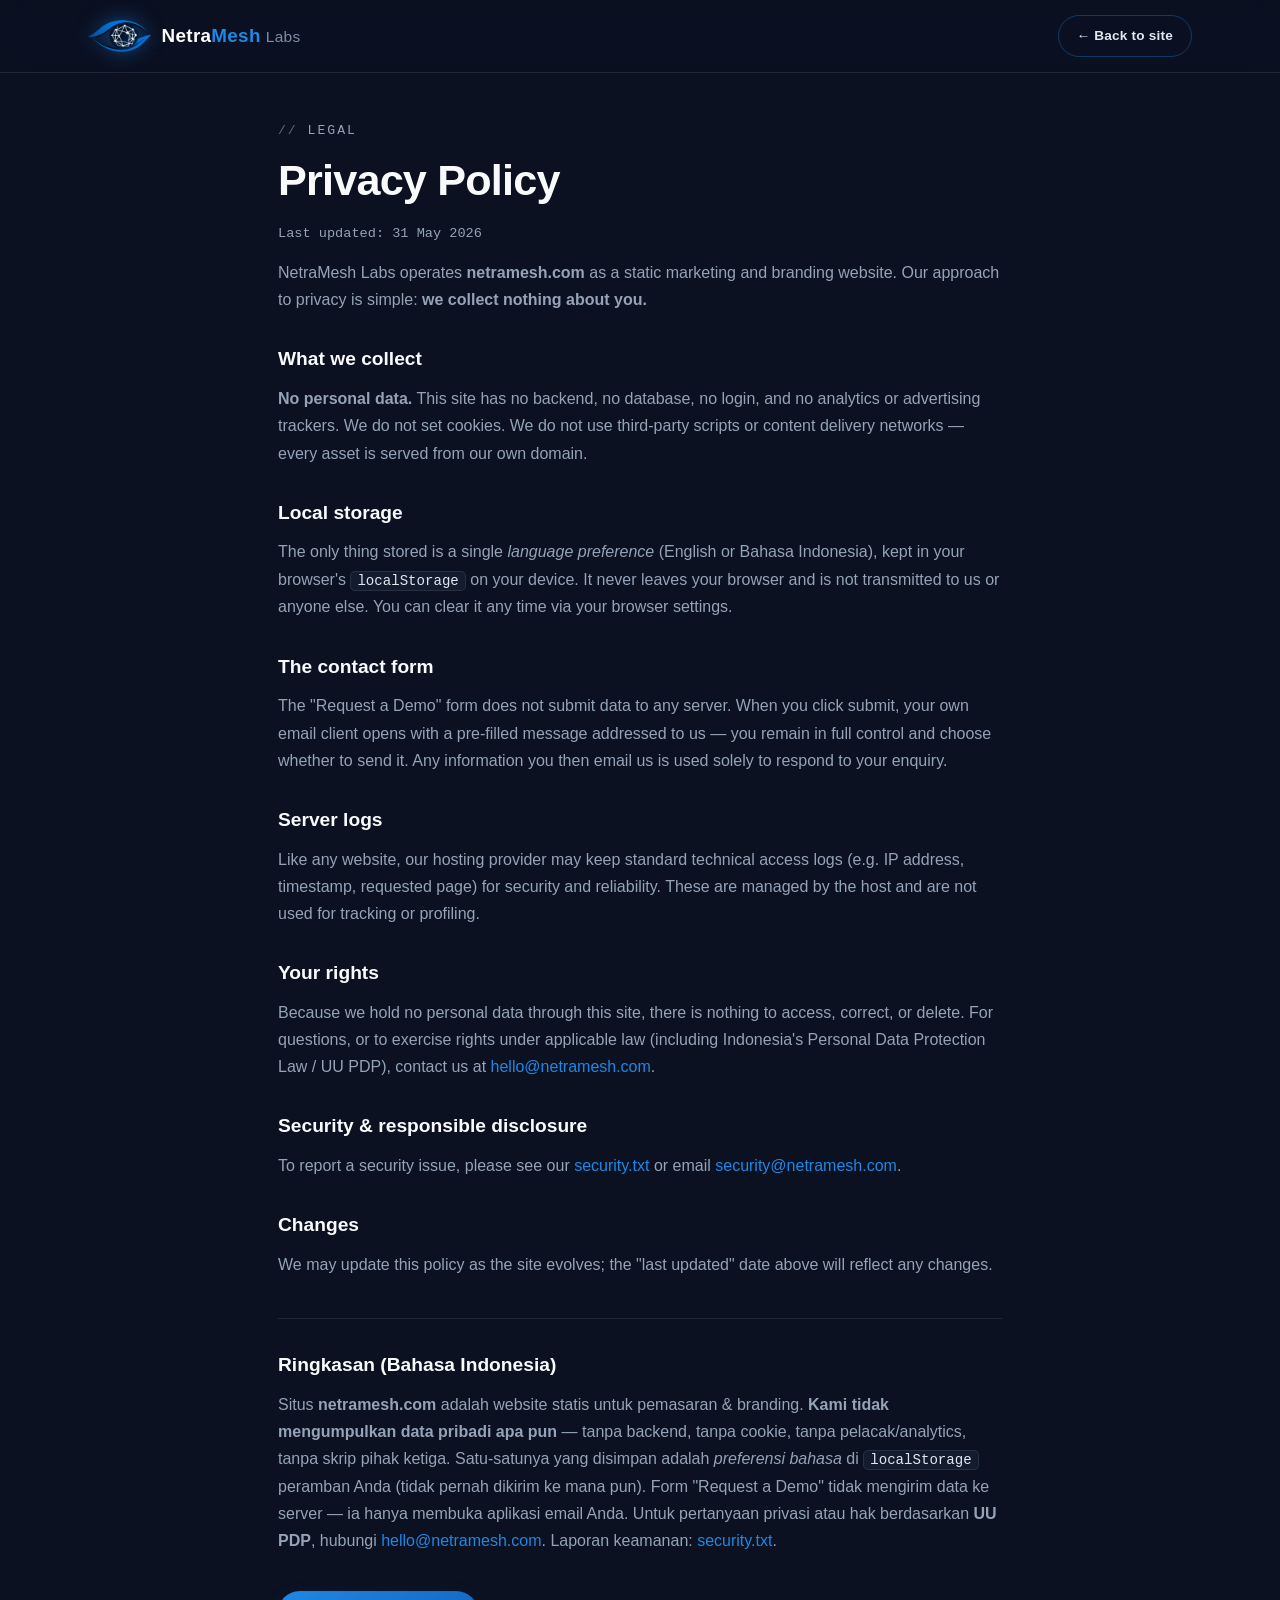
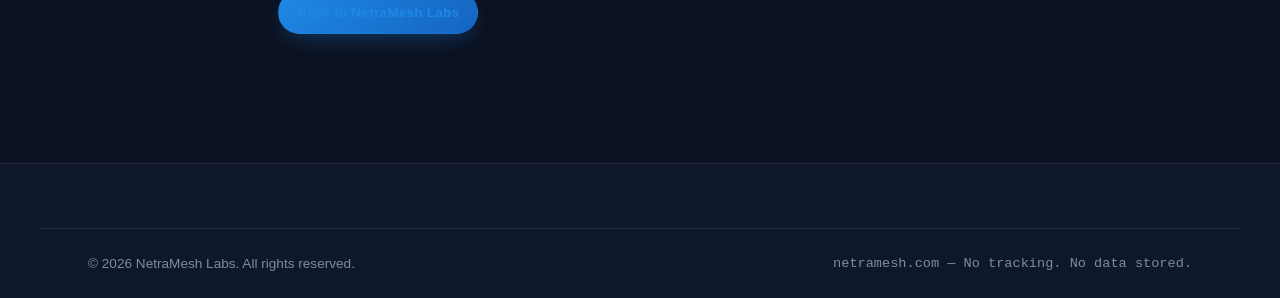
==== commit 135e1cc8: "feat(preview): add ready-to-fill walkthrough video slot (placeholder + CSP media-src 'self'); README" ====
--- a/privacy.html
+++ b/privacy.html
@@ -4,7 +4,7 @@
   <meta charset="UTF-8" />
   <meta name="viewport" content="width=device-width, initial-scale=1.0" />
   <meta http-equiv="Content-Security-Policy"
-    content="default-src 'self'; script-src 'self'; style-src 'self'; img-src 'self' data:; font-src 'self'; connect-src 'self'; form-action 'self' mailto:; frame-ancestors 'none'; base-uri 'self'; object-src 'none'; upgrade-insecure-requests" />
+    content="default-src 'self'; script-src 'self'; style-src 'self'; img-src 'self' data:; font-src 'self'; media-src 'self'; connect-src 'self'; form-action 'self' mailto:; frame-ancestors 'none'; base-uri 'self'; object-src 'none'; upgrade-insecure-requests" />
   <meta http-equiv="X-Content-Type-Options" content="nosniff" />
   <meta name="referrer" content="strict-origin-when-cross-origin" />
   <meta name="robots" content="index, follow" />
--- a/assets/css/styles.css
+++ b/assets/css/styles.css
@@ -10,7 +10,7 @@
   --electric-blue: #1E88E5;
   --navy: #0F172A;
   --charcoal: #1E293B;
-  --slate: #64748B;
+  --slate: #7c8ca8; /* lightened from #64748B for AA contrast on dark backgrounds */
   --light-gray: #E2E8F0;
   --white: #FFFFFF;
 
@@ -320,6 +320,15 @@
 .section__sub { color: var(--text-dim); font-size: 1.05rem; }
 .bridge { max-width: 860px; margin: 44px auto 0; text-align: center; font-size: clamp(1.08rem, 2.2vw, 1.4rem); line-height: 1.55; color: var(--heading); font-weight: 600; border-top: 1px solid var(--border); padding-top: 38px; }
 
+/* Brand name-story + rallying cry */
+.namestory { position: relative; text-align: center; max-width: 880px; margin: 4px auto 52px; padding: 56px 20px; overflow: hidden; }
+.namestory__mesh { position: absolute; inset: 0; width: 100%; height: 100%; z-index: 0; opacity: .6; pointer-events: none; }
+.namestory__content { position: relative; z-index: 1; }
+.namestory__name { font-family: var(--mono); font-size: .95rem; letter-spacing: .5px; color: var(--text-dim); margin-bottom: 16px; }
+.namestory__name b { color: var(--electric-blue); }
+.namestory__cry { font-size: clamp(1.6rem, 4.2vw, 2.6rem); font-weight: 800; letter-spacing: -.6px; line-height: 1.12; color: var(--heading); }
+.namestory__sub { color: var(--text-dim); font-size: 1.04rem; max-width: 660px; margin: 16px auto 0; }
+
 .grid { display: grid; gap: 22px; }
 
 /* ---------- Product cards ---------- */
@@ -374,7 +383,7 @@
 
 /* Orbit visual */
 .platform__visual { display: flex; align-items: center; justify-content: center; }
-.orbit { position: relative; width: min(420px, 80vw); aspect-ratio: 1; }
+.orbit { position: relative; --size: min(420px, 80vw); --r: calc(var(--size) * 0.40); --dur: 32s; width: var(--size); aspect-ratio: 1; }
 .orbit__core {
   position: absolute; inset: 50% auto auto 50%; transform: translate(-50%, -50%);
   width: 116px; height: 116px; border-radius: 50%; display: flex; align-items: center; justify-content: center;
@@ -389,11 +398,29 @@
 @keyframes spin { to { transform: translate(-50%, -50%) rotate(360deg); } }
 .orbit__node {
   position: absolute; inset: 50% auto auto 50%;
-  --angle: calc(var(--i) * 60deg); --r: 47%;
+  --angle: calc(var(--i) * 60deg);
+  /* static fallback (shown if animation is off, e.g. reduced-motion) */
   transform: translate(-50%, -50%) rotate(var(--angle)) translateY(calc(var(--r) * -1)) rotate(calc(var(--angle) * -1));
+  /* live orbit: phase-offset per node by 1/6 cycle so they revolve evenly spaced */
+  animation: orbit var(--dur) linear infinite;
+  animation-delay: calc(var(--i) * var(--dur) / -6);
   font-family: var(--mono); font-size: .78rem; font-weight: 700; color: var(--text);
   background: var(--surface-2); border: 1px solid var(--border-strong); border-radius: 999px;
   padding: 8px 14px; box-shadow: 0 6px 18px -6px rgba(0,0,0,.6); z-index: 2; white-space: nowrap;
+}
+/* Angles set in CSS (no JS needed): nodes are the 1st–6th <span> in .orbit */
+.orbit__node:nth-of-type(1) { --i: 0; }
+.orbit__node:nth-of-type(2) { --i: 1; }
+.orbit__node:nth-of-type(3) { --i: 2; }
+.orbit__node:nth-of-type(4) { --i: 3; }
+.orbit__node:nth-of-type(5) { --i: 4; }
+.orbit__node:nth-of-type(6) { --i: 5; }
+@keyframes orbit {
+  from { transform: translate(-50%, -50%) rotate(0turn) translateY(calc(var(--r) * -1)) rotate(0turn); }
+  to   { transform: translate(-50%, -50%) rotate(1turn) translateY(calc(var(--r) * -1)) rotate(-1turn); }
+}
+@media (prefers-reduced-motion: reduce) {
+  .orbit__node { animation: none !important; }
 }
 
 /* ============================================================
@@ -691,7 +718,70 @@
 .card[data-goto]:focus-within::after { opacity: 1; transform: none; }
 html[lang="id"] .card[data-goto]::after { content: "Lihat di konsol →"; }
 
+/* Threat Hunting query bar */
+.huntbar { display: flex; align-items: center; gap: 10px; background: #0a1120; border: 1px solid var(--border-strong); border-radius: 10px; padding: 11px 14px; margin-bottom: 14px; }
+.huntbar__prompt { font-family: var(--mono); color: var(--electric-blue); font-weight: 700; font-size: .82rem; flex-shrink: 0; }
+.huntbar code { flex: 1; font-family: var(--mono); font-size: .76rem; color: var(--light-gray); white-space: nowrap; overflow: hidden; text-overflow: ellipsis; }
+.huntbar__run { font-family: var(--mono); font-size: .66rem; font-weight: 700; letter-spacing: 1px; color: #fff; background: linear-gradient(135deg, var(--electric-blue), var(--cyber-blue)); padding: 5px 12px; border-radius: 6px; flex-shrink: 0; }
+
+/* Adversary Sim — ATT&CK coverage heatmap */
+.heatmap { display: grid; grid-template-columns: repeat(8, 1fr); gap: 5px; margin-bottom: 12px; }
+.hcell { aspect-ratio: 1; border-radius: 3px; background: rgba(255,255,255,.06); }
+.hcell--ok { background: #34d399; } .hcell--mid { background: #f5b041; } .hcell--bad { background: #ff6b6b; }
+.heatmap__legend { display: flex; gap: 16px; font-size: .72rem; color: var(--slate); }
+.heatmap__legend span { display: inline-flex; align-items: center; gap: 6px; }
+.heatmap__legend i { width: 11px; height: 11px; border-radius: 3px; display: inline-block; }
+.heatmap__legend .hm--ok { background: #34d399; } .heatmap__legend .hm--mid { background: #f5b041; } .heatmap__legend .hm--bad { background: #ff6b6b; }
+
+/* AI Security Engineering — copilot */
+.ai-msg { font-size: .84rem; line-height: 1.5; border-radius: 10px; padding: 9px 13px; margin-bottom: 8px; max-width: 92%; }
+.ai-msg--user { background: var(--surface-2); color: var(--text); margin-left: auto; }
+.ai-msg--bot { background: rgba(30,136,229,.12); border: 1px solid var(--border-strong); color: var(--text); }
+.codeblock { background: #0a1120; border: 1px solid var(--border); border-radius: 9px; padding: 12px 14px; overflow-x: auto; margin: 0 0 10px; }
+.codeblock code { font-family: var(--mono); font-size: .76rem; color: #9fd0ff; white-space: pre; line-height: 1.65; }
+.ai-actions { display: flex; gap: 8px; }
+.ai-btn { font-size: .76rem; font-weight: 600; padding: 6px 15px; border-radius: 999px; background: linear-gradient(135deg, var(--electric-blue), var(--cyber-blue)); color: #fff; }
+.ai-btn--ghost { background: transparent; border: 1px solid var(--border-strong); color: var(--text); }
+
+/* Playbook / Runbook steps */
+.steps { display: grid; gap: 1px; }
+.steps li { display: flex; align-items: flex-start; gap: 11px; padding: 9px 4px; border-bottom: 1px solid rgba(255,255,255,.04); }
+.steps__n { flex-shrink: 0; width: 22px; height: 22px; border-radius: 50%; background: rgba(30,136,229,.16); border: 1px solid var(--border-strong); color: var(--electric-blue); font-family: var(--mono); font-size: .72rem; font-weight: 700; display: inline-flex; align-items: center; justify-content: center; }
+.steps li > div { flex: 1; min-width: 0; }
+.steps li b { display: block; color: var(--text); font-size: .84rem; font-weight: 600; }
+.steps li > div span { color: var(--slate); font-size: .74rem; }
+.steps .badge { flex-shrink: 0; margin-top: 2px; }
+
 .appwin__disclaimer { text-align: center; color: var(--slate); font-size: .8rem; margin-top: 16px; font-family: var(--mono); }
+
+/* Walkthrough video slot */
+.walkthrough { max-width: 880px; margin: 36px auto 0; }
+.walkthrough__video, .walkthrough__ph { width: 100%; aspect-ratio: 16 / 9; border-radius: 16px; border: 1px solid var(--border-strong); display: block; }
+.walkthrough__video { background: #000; }
+.walkthrough__ph { background: radial-gradient(circle at 50% 38%, rgba(30,136,229,0.16), var(--surface) 72%); display: flex; flex-direction: column; align-items: center; justify-content: center; gap: 7px; text-align: center; padding: 20px; }
+.walkthrough__play { width: 64px; height: 64px; border-radius: 50%; display: flex; align-items: center; justify-content: center; font-size: 1.3rem; padding-left: 4px; color: #fff; background: linear-gradient(135deg, var(--electric-blue), var(--cyber-blue)); box-shadow: 0 14px 34px -10px var(--glow); margin-bottom: 8px; }
+.walkthrough__t { color: var(--heading); font-weight: 700; font-size: 1.1rem; }
+.walkthrough__s { color: var(--text-dim); font-size: .92rem; max-width: 440px; }
+.walkthrough__soon { margin-top: 6px; font-family: var(--mono); font-size: .64rem; font-weight: 700; letter-spacing: 1px; text-transform: uppercase; color: var(--electric-blue); background: rgba(30,136,229,0.12); border: 1px solid var(--border-strong); border-radius: 999px; padding: 3px 10px; }
+
+/* ============================================================
+   FAQ · RESOURCES · CONTACT PATHS
+   ============================================================ */
+.faq { max-width: 820px; margin: 0 auto; display: grid; gap: 12px; }
+.faq__item { background: var(--surface); border: 1px solid var(--border); border-radius: 12px; padding: 0 20px; transition: border-color .2s; }
+.faq__item[open] { border-color: var(--border-strong); }
+.faq__item summary { list-style: none; cursor: pointer; display: flex; align-items: center; justify-content: space-between; gap: 14px; padding: 18px 0; font-size: 1.02rem; font-weight: 600; color: var(--heading); }
+.faq__item summary::-webkit-details-marker { display: none; }
+.faq__item summary::after { content: "+"; font-size: 1.5rem; color: var(--electric-blue); font-weight: 400; line-height: 1; transition: transform .25s var(--ease); flex-shrink: 0; }
+.faq__item[open] summary::after { transform: rotate(45deg); }
+.faq__item p { color: var(--text-dim); font-size: .96rem; line-height: 1.65; padding: 0 0 20px; margin: 0; max-width: 72ch; }
+
+.value__soon { display: inline-block; font-family: var(--mono); font-size: .64rem; font-weight: 700; letter-spacing: 1px; text-transform: uppercase; color: var(--electric-blue); background: rgba(30,136,229,.12); border: 1px solid var(--border-strong); border-radius: 999px; padding: 3px 10px; margin-bottom: 12px; }
+
+.contact__paths { margin-top: 26px; display: grid; gap: 9px; }
+.contact__paths-label { font-family: var(--mono); font-size: .72rem; letter-spacing: 1px; text-transform: uppercase; color: var(--slate); margin-bottom: 4px; }
+.contact__paths a { color: var(--text); font-size: .95rem; font-weight: 500; width: fit-content; transition: color .2s; }
+.contact__paths a:hover { color: var(--electric-blue); }
 
 /* ============================================================
    LEGAL PAGE (privacy.html)
